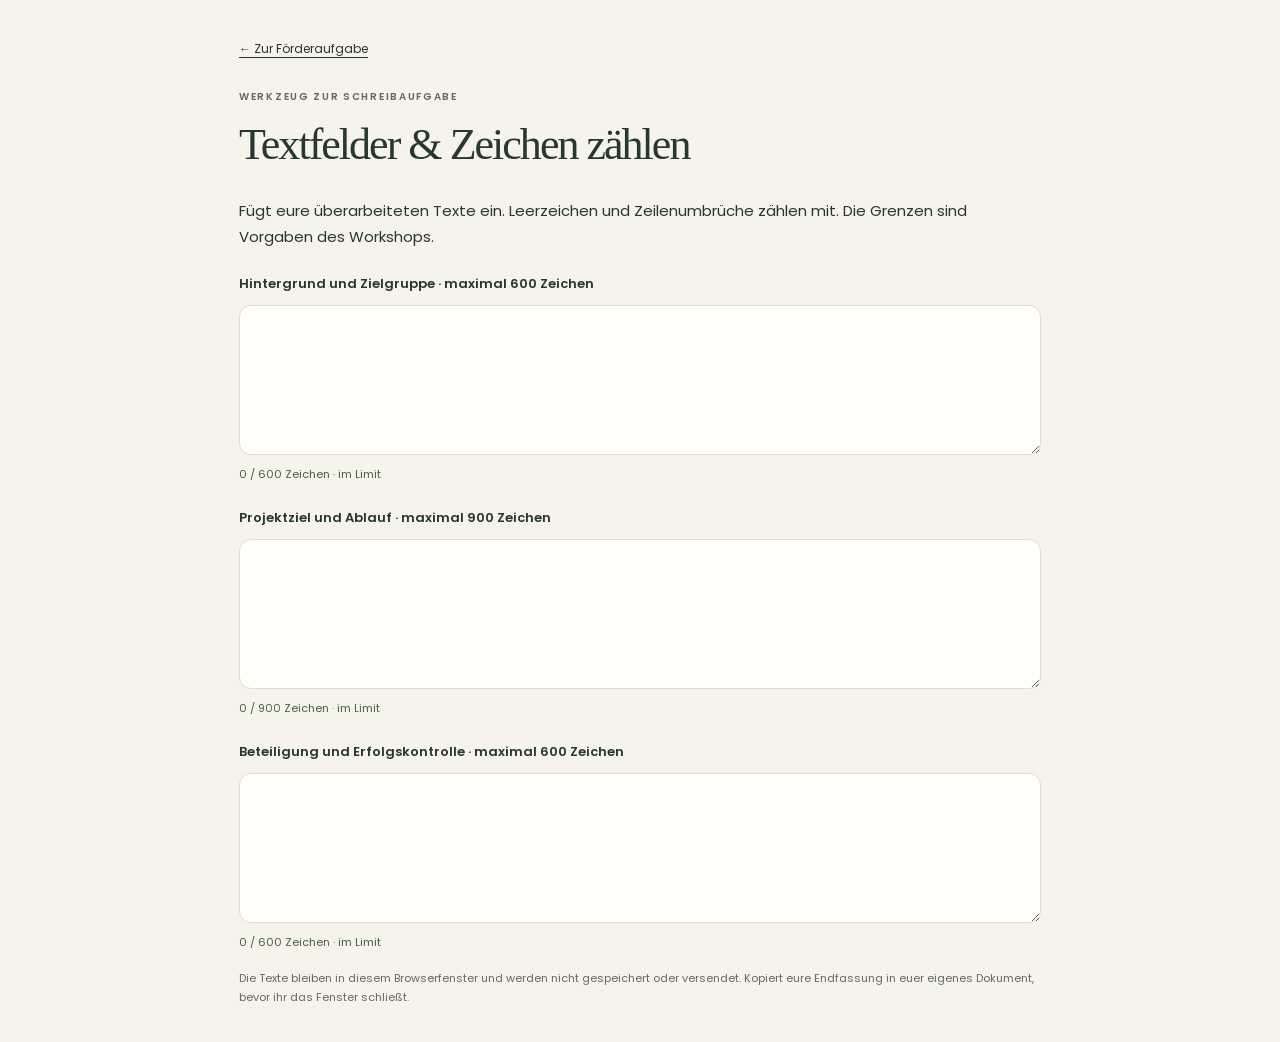
==== materialien/zeichencounter.html @ bf2bc5fe "Separate document evidence checks from grant writing practice" ====
<!doctype html>
<html lang="de"><head><meta charset="utf-8"><meta name="viewport" content="width=device-width,initial-scale=1"><title>Textfelder & Zeichen zählen · KI-Praxiswerkstatt</title><link rel="stylesheet" href="../styles.css"><style>main{max-width:850px;margin:auto;padding:35px 24px}.field{display:block;margin-top:22px;font-weight:600;font-size:13px}textarea{display:block;width:100%;min-height:150px;margin:10px 0;padding:15px;border:1px solid var(--line);border-radius:12px;font:13px/1.7 Poppins,Arial,sans-serif;color:var(--ink);background:var(--white);resize:vertical}textarea:focus-visible{outline:3px solid #685089;outline-offset:3px}.count{font-size:11px;color:#47613e}.count.over{color:#9c382e}h1{font-size:44px}.back{font-size:12px}.button-row{margin:25px 0}.hint{font-size:11px;color:var(--muted)}</style></head>
<body><main><a class="back" href="../#foerderantrag">← Zur Förderaufgabe</a><p class="eyebrow" style="margin-top:28px">Werkzeug zur Schreibaufgabe</p><h1>Textfelder & Zeichen zählen</h1><p>Fügt eure überarbeiteten Texte ein. Leerzeichen und Zeilenumbrüche zählen mit. Die Grenzen sind Vorgaben des Workshops.</p><label class="field" for="background">Hintergrund und Zielgruppe · maximal 600 Zeichen</label><textarea id="background" data-limit="600" aria-describedby="background-count"></textarea><p id="background-count" class="count">0 / 600 Zeichen · im Limit</p><label class="field" for="project">Projektziel und Ablauf · maximal 900 Zeichen</label><textarea id="project" data-limit="900" aria-describedby="project-count"></textarea><p id="project-count" class="count">0 / 900 Zeichen · im Limit</p><label class="field" for="participation">Beteiligung und Erfolgskontrolle · maximal 600 Zeichen</label><textarea id="participation" data-limit="600" aria-describedby="participation-count"></textarea><p id="participation-count" class="count">0 / 600 Zeichen · im Limit</p><p class="hint">Die Texte bleiben in diesem Browserfenster und werden nicht gespeichert oder versendet. Kopiert eure Endfassung in euer eigenes Dokument, bevor ihr das Fenster schließt.</p></main><script>document.querySelectorAll('textarea').forEach(field=>field.addEventListener('input',()=>{const n=[...field.value].length;const limit=Number(field.dataset.limit);const output=document.getElementById(field.id+'-count');output.textContent=n+' / '+limit+' Zeichen · '+(n>limit?(n-limit)+' zu viel':'im Limit');output.classList.toggle('over',n>limit);field.setAttribute('aria-invalid',String(n>limit));}));</script></body></html>
---- styles.css ----
@font-face{font-family:Poppins;src:url('assets/fonts/poppins-regular.ttf') format('truetype');font-weight:400;font-display:swap}
@font-face{font-family:Poppins;src:url('assets/fonts/poppins-semibold.ttf') format('truetype');font-weight:600 800;font-display:swap}
:root{--paper:#f6f3eb;--ink:#28372f;--muted:#626b61;--line:#dcded0;--sage:#dce8d5;--sage-strong:#b9d0ad;--lilac:#e6dff1;--peach:#f4e0ce;--cream:#efead8;--white:#fffef9;--radius:23px}
*{box-sizing:border-box}html{scroll-behavior:smooth;scroll-padding-top:110px}body{margin:0;background:var(--paper);color:var(--ink);font:15px/1.75 Poppins,Arial,sans-serif}button,a,input,summary{-webkit-tap-highlight-color:transparent}a{color:inherit;text-underline-offset:4px}button,input{font:inherit}button,a,summary{touch-action:manipulation}button{cursor:pointer}a:focus-visible,button:focus-visible,summary:focus-visible,input:focus-visible{outline:3px solid #685089;outline-offset:5px}h1,h2,h3,p{margin-top:0}h1,h2{font-family:Georgia,'Times New Roman',serif;font-weight:400;letter-spacing:-.045em;line-height:1.08}h1{font-size:clamp(48px,5.5vw,78px)}h2{font-size:38px}h3{font-size:18px;line-height:1.45;font-weight:600}p{margin-bottom:16px}p:last-child{margin-bottom:0}small{font-size:12px}strong{font-weight:600}svg{display:block;max-width:100%}.skip-link{position:fixed;top:-100px;left:20px;background:var(--white);padding:12px;z-index:20}.skip-link:focus{top:10px}.site-header{position:sticky;top:0;z-index:5;background:rgba(246,243,235,.96);border-bottom:1px solid var(--line);backdrop-filter:blur(12px)}.header-inner{max-width:1240px;padding:22px 40px;margin:auto;display:flex;justify-content:space-between;gap:30px;align-items:center}.brand{display:flex;gap:11px;align-items:center;text-decoration:none;line-height:1.4;font-size:16px;font-weight:600}.brand-mark{font-size:43px;line-height:1;color:#55714f}.brand small{display:block;font-size:9px;letter-spacing:.16em;font-weight:400;margin-top:5px}.site-header nav{display:flex;gap:30px}.site-header nav a{font-size:12px;text-decoration:none;color:var(--muted);padding:7px 0;border-bottom:2px solid transparent}.site-header nav a.active{color:var(--ink);border-color:#55714f}.site-header nav span{margin-left:6px}.container{max-width:1160px;margin:0 auto;padding:0 40px}.eyebrow{font:600 10px/1.5 Poppins,Arial,sans-serif;letter-spacing:.17em;text-transform:uppercase;color:var(--muted);margin-bottom:17px}.hero{display:grid;grid-template-columns:1.8fr 1fr;gap:55px;align-items:center;padding-top:62px;padding-bottom:45px}.hero h1{margin-bottom:22px}.hero h1 em{font-weight:400;color:#607858}.lead{font-size:15px;line-height:1.9;color:var(--muted);max-width:540px}.hero-note{position:relative;padding:30px;background:var(--cream);border-radius:var(--radius);transform:rotate(2deg);max-width:310px;justify-self:end}.hero-note .note-star{position:absolute;right:24px;top:18px;color:#8c759b;font-size:35px}.hero-note h2{font-size:29px;margin:20px 0 15px}.hero-note p{font-size:12px;line-height:1.9}.hero-note .eyebrow{font-size:9px}.meta{display:flex;flex-wrap:wrap;gap:8px;margin:21px 0 0}.pill{display:inline-flex;align-items:center;gap:7px;border:1px solid var(--line);border-radius:30px;padding:5px 12px;font-size:11px;color:var(--muted);white-space:nowrap}.pill .dot{width:6px;height:6px;border-radius:50%;background:#789269}.section-heading{display:flex;align-items:center;justify-content:space-between;gap:20px;margin:9px 0 20px}.section-heading .eyebrow{margin:0}.section-heading span{font-size:11px;color:var(--muted)}.task-grid{display:grid;grid-template-columns:1fr 1fr;gap:24px}.task-card{position:relative;display:flex;flex-direction:column;padding:30px 30px 25px;border:1px solid rgba(40,55,47,.08);border-radius:var(--radius);text-decoration:none;overflow:hidden;transition:transform .2s,box-shadow .2s}.task-card:hover{transform:translateY(-4px);box-shadow:0 14px 30px #28372f0c}.task-card.sage{background:var(--sage)}.task-card.lilac{background:var(--lilac)}.card-top{display:flex;justify-content:space-between;align-items:center}.card-top .eyebrow{margin:0}.round-arrow{width:38px;height:38px;display:grid;place-items:center;border:1px solid #28372f35;border-radius:50%;font-size:20px}.card-art{height:145px;margin:16px 0 9px;display:flex;justify-content:center;align-items:center}.card-art svg{height:145px;width:240px}.task-card h2{font-size:37px;margin-bottom:13px}.task-card p{font-size:12px;line-height:1.9;max-width:360px;color:#475148}.card-bottom{display:flex;justify-content:space-between;align-items:center;border-top:1px solid #28372f25;margin-top:auto;padding-top:18px;font-size:11px}.card-bottom strong{font-size:12px}.work-principle{margin:30px 0 45px;padding:26px 30px;border:1px solid var(--line);border-radius:var(--radius);display:grid;grid-template-columns:1fr 2fr;gap:30px;align-items:start}.work-principle h2{font-size:28px;margin:0}.work-principle p{font-size:12px;color:var(--muted)}.process{display:flex;align-items:center;justify-content:space-between;gap:12px;font-size:11px;margin-top:17px}.process b{font-weight:400;color:#969c90}.site-footer{max-width:1160px;margin:0 auto;padding:25px 40px 30px;border-top:1px solid var(--line);display:flex;flex-wrap:wrap;gap:16px;justify-content:space-between;font-size:10px;color:var(--muted)}.text-button{background:none;border:0;padding:0;color:inherit;font-size:inherit;text-decoration:underline;text-underline-offset:4px}.breadcrumb{display:inline-block;font-size:11px;color:var(--muted);text-decoration:none;margin:28px 0}.task-hero{position:relative;border-radius:var(--radius);padding:35px 40px;overflow:hidden;margin-bottom:26px}.task-hero.sage{background:var(--sage)}.task-hero.lilac{background:var(--lilac)}.task-hero h1{font-size:clamp(43px,4.5vw,62px);max-width:680px;margin:0 0 20px}.task-hero>p{max-width:650px;font-size:13px;line-height:1.9}.task-hero .meta{margin-top:22px}.task-hero .pill{border-color:#28372f30;color:var(--ink)}.hero-number{position:absolute;right:30px;top:5px;font:400 150px/1.4 Georgia,serif;opacity:.07;pointer-events:none}.task-layout{display:grid;grid-template-columns:190px minmax(0,1fr);gap:35px;align-items:start}.task-sidebar{position:sticky;top:120px;padding:12px 0}.task-sidebar .eyebrow{font-size:9px;margin-bottom:15px}.task-sidebar a{display:block;text-decoration:none;font-size:11px;padding:7px 0;color:var(--muted)}.task-sidebar a:hover{color:var(--ink)}.sidebar-rule{border-top:1px solid var(--line);padding-top:18px;margin-top:18px;font-size:10px;color:var(--muted)}.task-content{min-width:0}.panel{background:var(--white);border:1px solid var(--line);border-radius:var(--radius);padding:29px 32px;margin-bottom:20px;scroll-margin-top:110px}.panel h2{font-size:30px;margin-bottom:20px}.panel h3{font-size:14px;margin:23px 0 10px}.panel p,.panel li{font-size:12px;line-height:1.95}.panel ul,.panel ol{padding-left:20px;margin:12px 0 0}.panel li+li{margin-top:7px}.notice{padding:23px 26px;background:var(--cream);border-radius:18px;margin-bottom:20px;border:1px solid #d9d2b5}.notice h2{font-family:Poppins,Arial,sans-serif;letter-spacing:0;font-weight:600;font-size:16px;line-height:1.4;margin:0 0 10px}.notice p{font-size:12px;line-height:1.95}.notice .eyebrow{font-size:9px;margin-bottom:9px}.notice.reality{background:#e7eddf;border-color:#d2ddc7}.conditions{display:grid;grid-template-columns:1fr 1fr;gap:12px;margin:20px 0}.condition{background:var(--paper);border-radius:12px;padding:16px}.condition span{display:block;font-size:10px;color:var(--muted);margin-bottom:4px}.condition strong{font-size:14px}.freedom{padding:15px 18px;border-left:3px solid var(--sage-strong);background:#f4f7ef;font-size:12px;margin-top:20px}.lilac-accent .freedom{border-color:#b8a3ce;background:#f4f0f9}.step{display:grid;grid-template-columns:36px 1fr;gap:13px;padding:20px 0;border-bottom:1px solid var(--line)}.step:first-of-type{padding-top:3px}.step:last-child{border-bottom:0;padding-bottom:0}.step-number{width:32px;height:32px;border-radius:50%;background:var(--sage);display:grid;place-items:center;font-size:11px}.lilac-accent .step-number{background:var(--lilac)}.step h3{margin:0 0 8px!important;font-size:14px}.step p{margin:0}.step small{display:block;color:var(--muted);font-size:10px;margin-top:8px}.download-list{display:grid;gap:10px;margin-top:20px}.download{display:flex;gap:13px;align-items:center;padding:15px 17px;border:1px solid var(--line);border-radius:13px;text-decoration:none;background:var(--paper)}.download:hover{background:var(--cream)}.download-icon{flex-shrink:0;background:var(--white);border-radius:8px;display:grid;place-items:center;width:39px;height:43px;font-size:9px;border:1px solid var(--line);font-weight:600}.download div{flex:1}.download strong{display:block;font-size:12px}.download small{font-size:10px;line-height:1.6;display:block;color:var(--muted);margin-top:4px}.download-arrow{font-size:21px}.source-note{font-size:10px!important;color:var(--muted);margin:18px 0 0}.source-note a{overflow-wrap:anywhere}.output-list{list-style:none!important;padding:0!important}.output-list li{display:flex;gap:12px;align-items:start;border-bottom:1px solid var(--line);padding:12px 0;margin:0!important}.output-list li:last-child{border:0;padding-bottom:0}.output-list b{font:400 17px Georgia,serif;color:#78856f}.compact-note{padding:15px 17px;background:var(--peach);border-radius:12px;font-size:11px!important;margin-top:20px}.button-row{display:flex;flex-wrap:wrap;gap:9px;margin-top:23px}.button{display:inline-flex;justify-content:center;align-items:center;gap:10px;border-radius:30px;border:1px solid #bac1b4;padding:10px 17px;font-size:11px;background:transparent;text-decoration:none;color:var(--ink);min-height:42px}.button-dark{background:var(--ink);color:var(--white);border-color:var(--ink)}.button:hover{filter:brightness(.95)}details{border-top:1px solid var(--line);padding:17px 0}details:last-child{padding-bottom:0}summary{font-size:12px;font-weight:600;cursor:pointer;list-style:none;display:flex;justify-content:space-between;align-items:center;gap:15px}summary::-webkit-details-marker{display:none}summary:after{content:'+';font-weight:400;font-size:23px;color:var(--muted)}details[open] summary:after{content:'−'}details>div{padding-top:15px}details p{color:var(--muted)}.prompt{border-left:2px solid #b9a4cd;padding:12px 17px;background:#f5f1f8;font-size:12px;color:var(--ink)!important;white-space:pre-line}.checklist{display:grid;gap:0}.check{display:flex;gap:12px;align-items:flex-start;padding:12px 0;border-bottom:1px solid var(--line);font-size:12px;cursor:pointer}.check:last-child{border:0}.check input{width:18px;height:18px;accent-color:#526d48;flex-shrink:0;margin:3px 0 0}.check:has(input:checked) span{color:#6c7864}.check-progress{display:flex;justify-content:space-between;gap:15px;align-items:center;margin:18px 0 6px;font-size:10px;color:var(--muted)}.progress-track{height:4px;background:var(--line);border-radius:5px;margin-bottom:15px;overflow:hidden}.progress-fill{height:100%;background:#7e9a6e;transition:width .2s}.closing{padding:28px 30px;background:var(--sage);border-radius:var(--radius);margin-bottom:36px}.closing.lilac{background:var(--lilac)}.closing h2{font-size:27px;margin-bottom:12px}.closing p{font-size:12px}.closing .button-row{margin-top:18px}.table-wrap{overflow-x:auto;margin:15px 0}table{border-collapse:collapse;width:100%;font-size:11px}th,td{text-align:left;padding:10px 12px;border-bottom:1px solid var(--line);vertical-align:top}th{font-weight:600;background:var(--paper)}.schedule{display:flex;gap:0;list-style:none!important;padding:0!important;margin:20px 0!important}.schedule li{flex:1;font-size:10px;border-top:3px solid #c8d7bd;padding:12px 8px 0 0;margin:0!important}.schedule li strong{display:block;font-size:11px;margin-bottom:6px}.lilac-accent .schedule li{border-color:#c5b6d8}dialog{border:1px solid var(--line);border-radius:24px;background:var(--white);color:var(--ink);padding:40px;max-width:580px;width:calc(100% - 32px);max-height:85dvh}dialog::backdrop{background:#25372f66;backdrop-filter:blur(3px)}dialog h2{font-size:35px}dialog p{font-size:12px;line-height:1.9}.dialog-close{position:absolute;right:16px;top:10px;border:0;background:none;font-size:30px;color:var(--muted)}#toast{position:fixed;bottom:25px;left:50%;transform:translate(-50%,20px);padding:12px 22px;border-radius:25px;background:var(--ink);color:white;font-size:12px;opacity:0;transition:opacity .2s,transform .2s;pointer-events:none;z-index:30;max-width:90vw;text-align:center}#toast.show{opacity:1;transform:translate(-50%,0)}
@media(min-width:1500px){.hero{padding-top:75px;padding-bottom:55px}}
@media(max-width:850px){.header-inner{padding:18px 26px}.site-header nav{gap:18px}.container{padding:0 26px}.hero{gap:25px;grid-template-columns:1.5fr 1fr;padding-top:43px}.hero h1{font-size:56px}.hero-note{padding:24px}.hero-note h2{font-size:25px}.task-card{padding:24px}.task-card h2{font-size:31px}.task-layout{grid-template-columns:150px minmax(0,1fr);gap:22px}.panel{padding:25px}.task-hero{padding:30px}.work-principle{grid-template-columns:1fr 1.7fr;gap:20px}.site-footer{padding-left:26px;padding-right:26px}.site-footer>span:nth-child(2){display:none}}
@media(max-width:620px){body{font-size:14px}.header-inner{padding:13px 20px;gap:12px}.brand{font-size:12px;gap:7px}.brand-mark{font-size:32px}.brand small{font-size:7px;letter-spacing:.1em}.site-header nav{gap:11px}.site-header nav a{font-size:11px;padding:7px 3px}.site-header nav span{display:none}.container{padding:0 20px}.hero{grid-template-columns:1fr;padding-top:35px;padding-bottom:30px;gap:25px}.hero h1{font-size:51px;margin-bottom:20px}.hero .lead{font-size:12px}.hero .eyebrow{font-size:9px}.hero-note{transform:none;max-width:none;width:100%;padding:20px 23px;justify-self:stretch}.hero-note h2{font-size:25px;margin:0 35px 9px 0}.hero-note .eyebrow{margin-bottom:10px}.hero-note p{font-size:11px}.hero-note .note-star{top:16px;right:19px}.meta{gap:6px;margin-top:17px}.pill{font-size:10px;padding:4px 10px}.section-heading{align-items:start;gap:15px}.section-heading span{font-size:9px;max-width:140px;text-align:right}.task-grid{grid-template-columns:1fr;gap:17px}.task-card{padding:24px}.card-art{height:125px;margin:5px 0 12px}.card-art svg{height:125px}.task-card h2{font-size:35px}.task-card p{font-size:12px}.work-principle{grid-template-columns:1fr;gap:17px;padding:23px;margin-top:23px;margin-bottom:30px}.work-principle h2{font-size:27px}.process{flex-wrap:wrap;justify-content:start;gap:8px;font-size:10px}.site-footer{padding:20px;gap:10px;font-size:9px}.breadcrumb{margin:22px 0;font-size:10px}.task-hero{padding:26px 23px;margin-bottom:20px}.task-hero h1{font-size:43px;line-height:1.07}.task-hero>p{font-size:12px}.hero-number{font-size:110px;top:10px;right:15px}.task-layout{display:block}.task-sidebar{position:static;display:flex;gap:16px;overflow:auto;white-space:nowrap;padding:0 0 15px;margin-bottom:10px}.task-sidebar .eyebrow,.task-sidebar .sidebar-rule{display:none}.task-sidebar a{font-size:10px;padding:3px 0}.panel{padding:23px 20px;border-radius:19px}.panel h2{font-size:28px}.panel p,.panel li{font-size:12px}.notice{padding:21px 20px}.conditions{gap:9px}.condition{padding:13px 12px}.condition strong{font-size:12px}.condition span{font-size:9px}.step{gap:10px;grid-template-columns:30px 1fr}.step-number{width:27px;height:27px;font-size:10px}.step h3{font-size:13px}.download{padding:13px 12px;gap:10px}.download strong{font-size:11px}.download small{font-size:9px}.schedule{display:grid!important;grid-template-columns:1fr 1fr;gap:14px!important}.closing{padding:24px 21px}.closing h2{font-size:27px}.check{font-size:11px}.check-progress{font-size:9px}.button{font-size:10px}.table-wrap{margin-left:-5px;margin-right:-5px}th,td{padding:9px 7px}.panel .eyebrow{font-size:9px}dialog{padding:32px 24px}.task-hero .eyebrow{font-size:9px}}
@media(max-width:620px){html{scroll-padding-top:85px}.task-card h2{font-size:clamp(25px,8.1vw,35px)}.panel{scroll-margin-top:0}.card-bottom{gap:10px}.card-bottom strong{flex-shrink:0}}
@media(prefers-reduced-motion:reduce){html{scroll-behavior:auto}*{transition:none!important}}
@media print{body{background:white;color:#111;font:11px/1.5 Arial,sans-serif}.site-header,.site-footer,.task-sidebar,.button-row,.breadcrumb,.closing,#toast,dialog,.check-progress,.progress-track{display:none!important}.container{max-width:none;padding:0}.task-layout{display:block}.task-hero,.panel,.notice{break-inside:avoid;border:1px solid #ccc;background:white!important;padding:16px;margin-bottom:15px}.task-hero h1{font-size:32px}.panel h2{font-size:24px}.hero-number{display:none}details{display:none}details[open]{display:block}.task-content p,.task-content li{font-size:11px}.download{background:white}.download-arrow{display:none}.hero{padding-top:20px}.task-grid{gap:15px}.task-card{background:white!important}.work-principle{margin:20px 0}.check input{appearance:none;width:12px;height:12px;border:1px solid #888}.check input:checked:after{content:'✓';font-size:10px;display:block;line-height:10px}}

/* Dokumentanalyse: gleicher Aufbau, warmer Pfirsichton. */
.task-card.peach,.task-hero.peach,.closing.peach{background:var(--peach)}
.documents-card{grid-column:1/-1;padding-bottom:23px}
.documents-card-content{display:flex;align-items:center;gap:28px;padding:23px 0}
.documents-card-content h2{font-size:37px;margin-bottom:10px}
.documents-card-content p{max-width:650px;margin:0}
.document-symbol{flex-shrink:0;width:87px;height:108px;display:flex;flex-direction:column;align-items:center;justify-content:center;border:1.5px solid #9c795e;border-radius:8px;background:#fffef980;font:38px/1.3 Georgia,serif;transform:rotate(-5deg)}
.document-symbol span{font:600 8px/1.5 Poppins,Arial,sans-serif;letter-spacing:.18em;margin-top:5px}
.peach-accent .step-number{background:var(--peach)}
.peach-accent .freedom{background:#fbf2ea;border-color:#d5b99f}
.site-header nav{gap:21px}
@media(max-width:850px){.site-header nav{gap:13px}.documents-card-content h2{font-size:32px}}
@media(max-width:620px){.site-header nav{gap:8px}.documents-card-content{gap:18px;align-items:flex-start;padding:22px 0}.document-symbol{width:49px;height:68px;font-size:27px;border-radius:5px;margin-top:5px}.document-symbol span{font-size:6px}.documents-card-content h2{font-size:29px}.documents-card-content p{font-size:11px}.documents-card .card-bottom{align-items:flex-start}.documents-card .card-bottom>span{max-width:170px}.site-header nav a{padding-left:2px;padding-right:2px}}
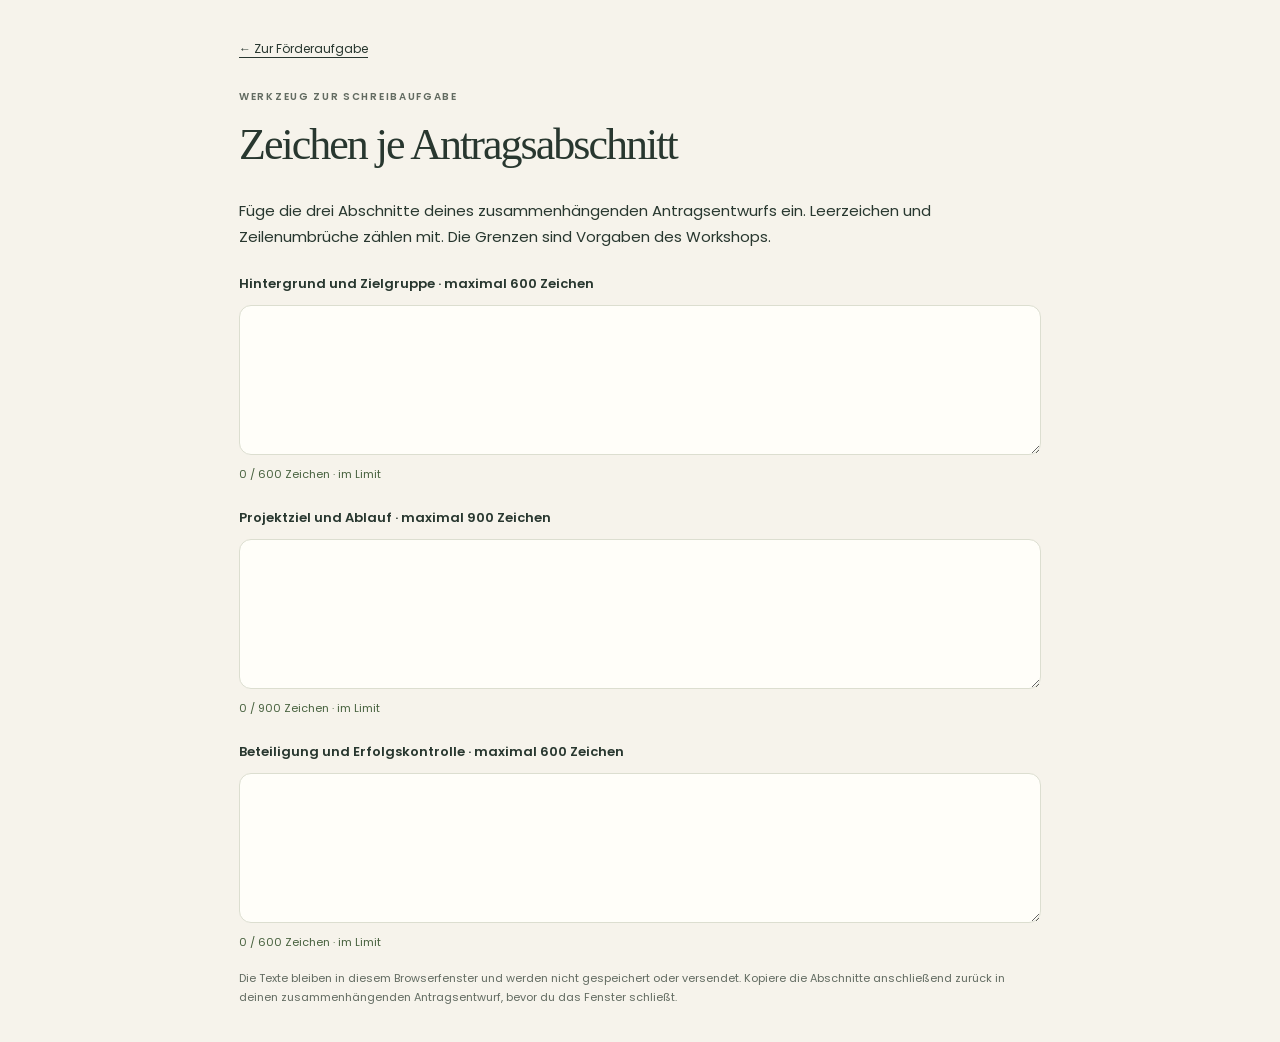
==== commit 1b39cc9f: "Publish simplified individual workshop exercises" ====
--- a/materialien/zeichencounter.html
+++ b/materialien/zeichencounter.html
@@ -1,3 +1,3 @@
 <!doctype html>
-<html lang="de"><head><meta charset="utf-8"><meta name="viewport" content="width=device-width,initial-scale=1"><title>Textfelder & Zeichen zählen · KI-Praxiswerkstatt</title><link rel="stylesheet" href="../styles.css"><style>main{max-width:850px;margin:auto;padding:35px 24px}.field{display:block;margin-top:22px;font-weight:600;font-size:13px}textarea{display:block;width:100%;min-height:150px;margin:10px 0;padding:15px;border:1px solid var(--line);border-radius:12px;font:13px/1.7 Poppins,Arial,sans-serif;color:var(--ink);background:var(--white);resize:vertical}textarea:focus-visible{outline:3px solid #685089;outline-offset:3px}.count{font-size:11px;color:#47613e}.count.over{color:#9c382e}h1{font-size:44px}.back{font-size:12px}.button-row{margin:25px 0}.hint{font-size:11px;color:var(--muted)}</style></head>
-<body><main><a class="back" href="../#foerderantrag">← Zur Förderaufgabe</a><p class="eyebrow" style="margin-top:28px">Werkzeug zur Schreibaufgabe</p><h1>Textfelder & Zeichen zählen</h1><p>Fügt eure überarbeiteten Texte ein. Leerzeichen und Zeilenumbrüche zählen mit. Die Grenzen sind Vorgaben des Workshops.</p><label class="field" for="background">Hintergrund und Zielgruppe · maximal 600 Zeichen</label><textarea id="background" data-limit="600" aria-describedby="background-count"></textarea><p id="background-count" class="count">0 / 600 Zeichen · im Limit</p><label class="field" for="project">Projektziel und Ablauf · maximal 900 Zeichen</label><textarea id="project" data-limit="900" aria-describedby="project-count"></textarea><p id="project-count" class="count">0 / 900 Zeichen · im Limit</p><label class="field" for="participation">Beteiligung und Erfolgskontrolle · maximal 600 Zeichen</label><textarea id="participation" data-limit="600" aria-describedby="participation-count"></textarea><p id="participation-count" class="count">0 / 600 Zeichen · im Limit</p><p class="hint">Die Texte bleiben in diesem Browserfenster und werden nicht gespeichert oder versendet. Kopiert eure Endfassung in euer eigenes Dokument, bevor ihr das Fenster schließt.</p></main><script>document.querySelectorAll('textarea').forEach(field=>field.addEventListener('input',()=>{const n=[...field.value].length;const limit=Number(field.dataset.limit);const output=document.getElementById(field.id+'-count');output.textContent=n+' / '+limit+' Zeichen · '+(n>limit?(n-limit)+' zu viel':'im Limit');output.classList.toggle('over',n>limit);field.setAttribute('aria-invalid',String(n>limit));}));</script></body></html>
+<html lang="de"><head><meta charset="utf-8"><meta name="viewport" content="width=device-width,initial-scale=1"><title>Zeichen je Antragsabschnitt · KI-Praxiswerkstatt</title><link rel="stylesheet" href="../styles.css"><style>main{max-width:850px;margin:auto;padding:35px 24px}.field{display:block;margin-top:22px;font-weight:600;font-size:13px}textarea{display:block;width:100%;min-height:150px;margin:10px 0;padding:15px;border:1px solid var(--line);border-radius:12px;font:13px/1.7 Poppins,Arial,sans-serif;color:var(--ink);background:var(--white);resize:vertical}textarea:focus-visible{outline:3px solid #685089;outline-offset:3px}.count{font-size:11px;color:#47613e}.count.over{color:#9c382e}h1{font-size:44px}.back{font-size:12px}.button-row{margin:25px 0}.hint{font-size:11px;color:var(--muted)}</style></head>
+<body><main><a class="back" href="../#foerderantrag">← Zur Förderaufgabe</a><p class="eyebrow" style="margin-top:28px">Werkzeug zur Schreibaufgabe</p><h1>Zeichen je Antragsabschnitt</h1><p>Füge die drei Abschnitte deines zusammenhängenden Antragsentwurfs ein. Leerzeichen und Zeilenumbrüche zählen mit. Die Grenzen sind Vorgaben des Workshops.</p><label class="field" for="background">Hintergrund und Zielgruppe · maximal 600 Zeichen</label><textarea id="background" data-limit="600" aria-describedby="background-count"></textarea><p id="background-count" class="count">0 / 600 Zeichen · im Limit</p><label class="field" for="project">Projektziel und Ablauf · maximal 900 Zeichen</label><textarea id="project" data-limit="900" aria-describedby="project-count"></textarea><p id="project-count" class="count">0 / 900 Zeichen · im Limit</p><label class="field" for="participation">Beteiligung und Erfolgskontrolle · maximal 600 Zeichen</label><textarea id="participation" data-limit="600" aria-describedby="participation-count"></textarea><p id="participation-count" class="count">0 / 600 Zeichen · im Limit</p><p class="hint">Die Texte bleiben in diesem Browserfenster und werden nicht gespeichert oder versendet. Kopiere die Abschnitte anschließend zurück in deinen zusammenhängenden Antragsentwurf, bevor du das Fenster schließt.</p></main><script>document.querySelectorAll('textarea').forEach(field=>field.addEventListener('input',()=>{const n=[...field.value].length;const limit=Number(field.dataset.limit);const output=document.getElementById(field.id+'-count');output.textContent=n+' / '+limit+' Zeichen · '+(n>limit?(n-limit)+' zu viel':'im Limit');output.classList.toggle('over',n>limit);field.setAttribute('aria-invalid',String(n>limit));}));</script></body></html>
--- a/styles.css
+++ b/styles.css
@@ -22,3 +22,9 @@
 .site-header nav{gap:21px}
 @media(max-width:850px){.site-header nav{gap:13px}.documents-card-content h2{font-size:32px}}
 @media(max-width:620px){.site-header nav{gap:8px}.documents-card-content{gap:18px;align-items:flex-start;padding:22px 0}.document-symbol{width:49px;height:68px;font-size:27px;border-radius:5px;margin-top:5px}.document-symbol span{font-size:6px}.documents-card-content h2{font-size:29px}.documents-card-content p{font-size:11px}.documents-card .card-bottom{align-items:flex-start}.documents-card .card-bottom>span{max-width:170px}.site-header nav a{padding-left:2px;padding-right:2px}}
+
+/* Compact document exercise: one briefing, optional support. */
+.compact-help details:first-child{border-top:0;padding-top:0}.compact-document .claim-list{margin-top:15px;padding-left:22px}.compact-document .claim-list li{line-height:1.7}.compact-document .step{padding:17px 0}.compact-document #ergebnis{scroll-margin-top:110px}
+
+/* Short instructions for excursion and grant, with the existing task colors. */
+.compact-task .step{padding:17px 0}.compact-task #ergebnis{scroll-margin-top:110px}.working-note{color:var(--muted);font-size:11px!important}.compact-task .step ul{margin-top:10px}.compact-task .step li{line-height:1.8}
